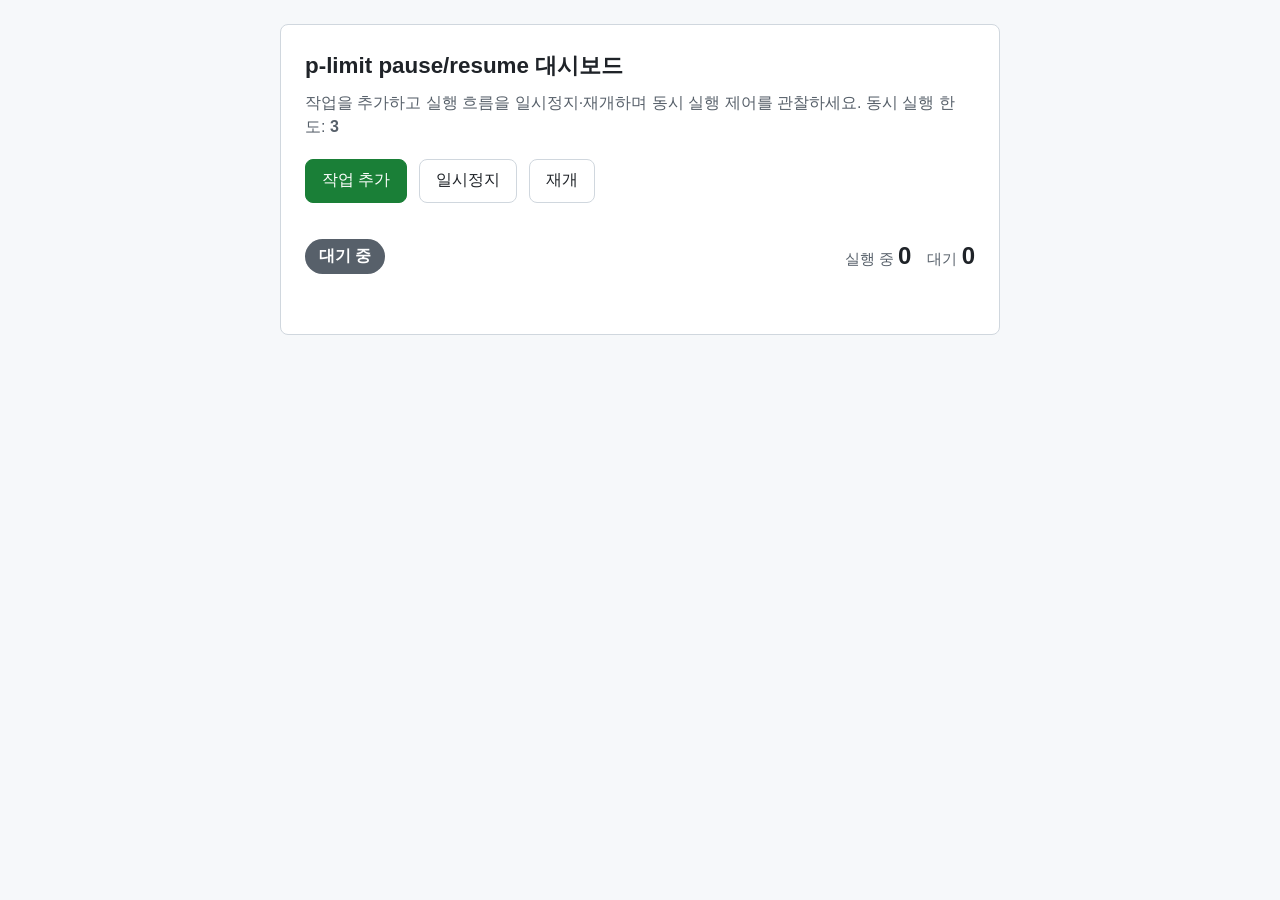
==== demo/index.html @ 67e2f858 "feat(F68F701A7A-65): pause/resume 대시보드 인터랙티브 구현 - demo/index.html: 동결된 DOM 계약(dashboard-root/task-ad" ====
<!doctype html>
<html lang="ko">
<head>
	<meta charset="utf-8">
	<meta name="viewport" content="width=device-width, initial-scale=1">
	<title>p-limit — pause/resume 대시보드</title>
	<link rel="stylesheet" href="./styles.css">
</head>
<body>
	<main id="dashboard-root" class="dashboard">
		<header class="dashboard__header">
			<h1 class="dashboard__title">p-limit pause/resume 대시보드</h1>
			<p class="dashboard__desc">
				작업을 추가하고 실행 흐름을 일시정지·재개하며 동시 실행 제어를 관찰하세요.
				동시 실행 한도: <strong id="concurrency-value">3</strong>
			</p>
		</header>

		<div class="dashboard__controls">
			<button type="button" id="task-add" class="btn btn--primary">작업 추가</button>
			<button type="button" id="task-pause" class="btn" aria-label="실행 일시정지 — 신규 작업 시작 중지">일시정지</button>
			<button type="button" id="task-resume" class="btn" aria-label="실행 재개 — 대기 작업 이어서 시작">재개</button>
		</div>

		<div class="dashboard__status">
			<p id="status-badge" class="status-badge status-badge--idle" role="status" aria-live="polite">대기 중</p>
			<div class="dashboard__counter">
				<span class="dashboard__counter-item">실행 중 <strong id="active-count">0</strong></span>
				<span class="dashboard__counter-item">대기 <strong id="pending-count">0</strong></span>
			</div>
		</div>

		<ul id="task-list" class="task-list" aria-label="작업 목록"></ul>

		<noscript>이 데모는 브라우저 네이티브 ESM(<code>&lt;script type="module"&gt;</code>)으로 동작합니다. 최신 브라우저에서 열어주세요.</noscript>
	</main>

	<script type="module" src="./app.js"></script>
</body>
</html>
---- demo/styles.css ----
/*
 * pause/resume 대시보드 스타일 (F68F701A7A-65)
 * frozen UI 계약(ui-contract@v1)의 design token 이름을 그대로 선언·사용한다.
 * token 이름은 변경하지 않으며, 실제 값은 designer 시각 명세가 확정되면 그 값으로 정렬한다.
 */

:root {
	/* 동결된 design token — 이름 고정 */
	--color-status-running: #1a7f37;
	--color-status-paused: #9a6700;
	--color-status-idle: #57606a;
	--space-control-gap: 0.75rem;
	--font-size-counter: 1.5rem;

	/* 데모 지역 토큰 */
	--surface: #ffffff;
	--surface-muted: #f6f8fa;
	--border: #d0d7de;
	--text: #1f2328;
	--text-muted: #57606a;
	--radius: 8px;
}

* {
	box-sizing: border-box;
}

body {
	margin: 0;
	padding: 1.5rem;
	font-family: -apple-system, BlinkMacSystemFont, "Segoe UI", Roboto, Helvetica, Arial, sans-serif;
	color: var(--text);
	background: var(--surface-muted);
	line-height: 1.5;
}

.dashboard {
	max-width: 720px;
	margin: 0 auto;
	padding: 1.5rem;
	background: var(--surface);
	border: 1px solid var(--border);
	border-radius: var(--radius);
}

.dashboard__title {
	margin: 0 0 0.5rem;
	font-size: 1.4rem;
}

.dashboard__desc {
	margin: 0 0 1.25rem;
	color: var(--text-muted);
}

.dashboard__controls {
	display: flex;
	flex-wrap: wrap;
	gap: var(--space-control-gap);
	margin-bottom: 1.25rem;
}

.btn {
	flex: 0 1 auto;
	min-height: 44px;
	padding: 0.5rem 1rem;
	font-size: 1rem;
	color: var(--text);
	background: var(--surface);
	border: 1px solid var(--border);
	border-radius: var(--radius);
	cursor: pointer;
}

.btn:hover:not(:disabled) {
	background: var(--surface-muted);
}

.btn:focus-visible {
	outline: 2px solid var(--color-status-running);
	outline-offset: 2px;
}

.btn:disabled {
	cursor: not-allowed;
	opacity: 0.5;
}

.btn--primary {
	color: #ffffff;
	background: var(--color-status-running);
	border-color: var(--color-status-running);
}

.btn--primary:hover:not(:disabled) {
	background: #166b2e;
}

.dashboard__status {
	display: flex;
	flex-wrap: wrap;
	align-items: center;
	gap: var(--space-control-gap);
	justify-content: space-between;
	margin-bottom: 1.25rem;
}

.status-badge {
	display: inline-block;
	padding: 0.35rem 0.85rem;
	font-weight: 600;
	color: #ffffff;
	border-radius: 999px;
}

.status-badge--idle {
	background: var(--color-status-idle);
}

.status-badge--running {
	background: var(--color-status-running);
}

.status-badge--paused {
	background: var(--color-status-paused);
}

.dashboard__counter {
	display: flex;
	flex-wrap: wrap;
	gap: 1rem;
}

.dashboard__counter-item {
	color: var(--text-muted);
	font-size: 0.95rem;
}

.dashboard__counter-item strong {
	font-size: var(--font-size-counter);
	color: var(--text);
}

.task-list {
	display: flex;
	flex-direction: column;
	gap: 0.4rem;
	margin: 0;
	padding: 0;
	list-style: none;
}

.task-item {
	padding: 0.5rem 0.75rem;
	background: var(--surface-muted);
	border: 1px solid var(--border);
	border-left-width: 4px;
	border-radius: var(--radius);
	font-variant-numeric: tabular-nums;
}

.task-item[data-status="running"] {
	border-left-color: var(--color-status-running);
}

.task-item[data-status="held"],
.task-item[data-status="pending"] {
	border-left-color: var(--color-status-idle);
}

.task-item[data-status="paused"] {
	border-left-color: var(--color-status-paused);
}

.task-item[data-status="done"] {
	border-left-color: var(--color-status-running);
	color: var(--text-muted);
}

.task-item[data-status="failed"] {
	border-left-color: #cf222e;
	color: #cf222e;
}

/* 반응형: 320px 이상에서 overflow 없이 controls wrap */
@media (max-width: 480px) {
	body {
		padding: 0.75rem;
	}

	.dashboard {
		padding: 1rem;
	}

	.btn {
		flex: 1 1 100%;
	}
}
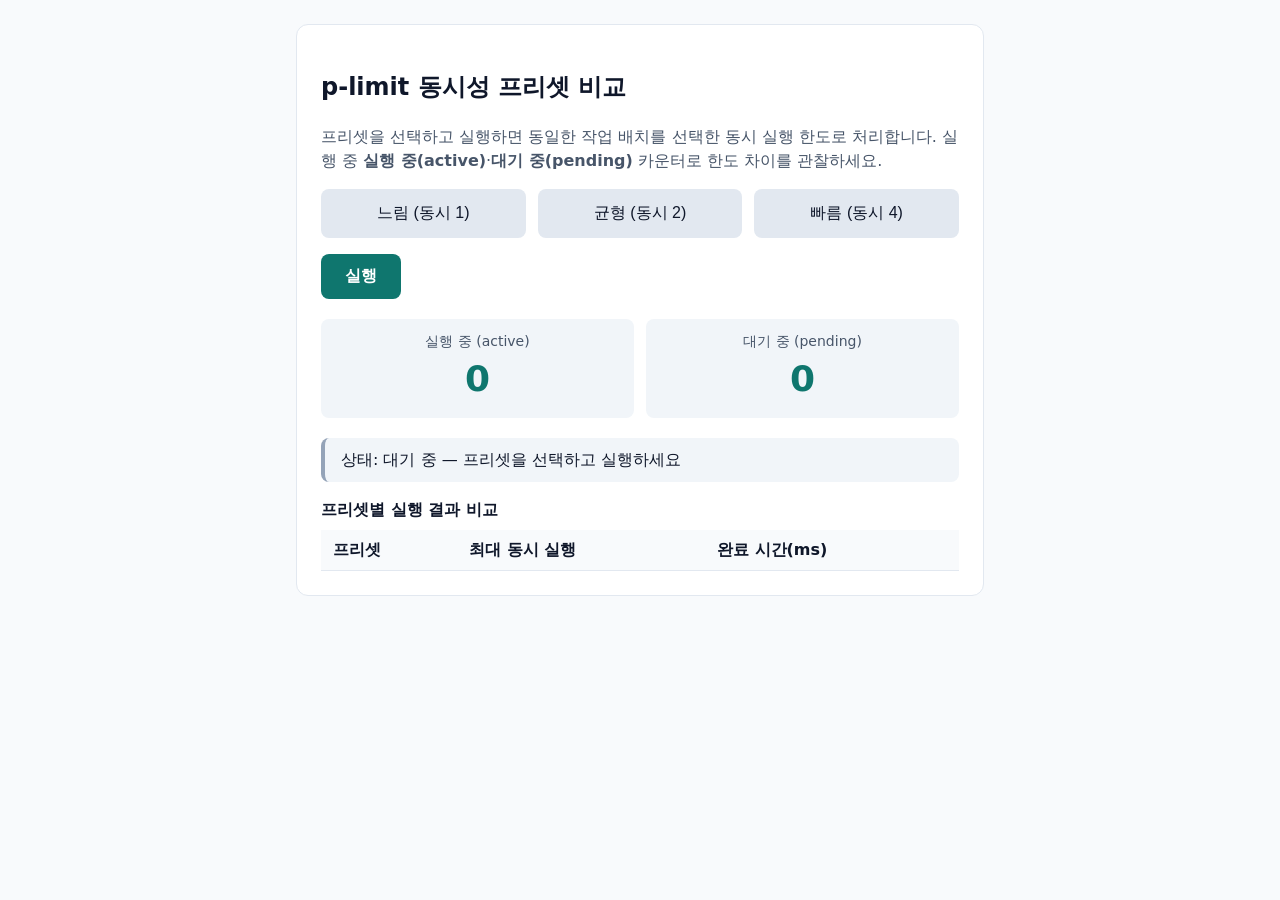
==== commit 8a8d48ed: "feat(F68F701A7A-71): demo 프리셋 비교 UI 런타임 구현 - demo/index.html: #preset-lab 루트, 프리셋 3종(1/2/4), 실행 cont" ====
--- a/demo/index.html
+++ b/demo/index.html
@@ -1,40 +1,69 @@
-<!doctype html>
+<!DOCTYPE html>
 <html lang="ko">
 <head>
-	<meta charset="utf-8">
-	<meta name="viewport" content="width=device-width, initial-scale=1">
-	<title>p-limit — pause/resume 대시보드</title>
-	<link rel="stylesheet" href="./styles.css">
+	<meta charset="UTF-8">
+	<meta name="viewport" content="width=device-width, initial-scale=1.0">
+	<title>p-limit 동시성 프리셋 비교</title>
+	<link rel="stylesheet" href="preset-lab.css">
+	<!-- 라이브러리 코어(index.js)가 소비하는 bare specifier를 브라우저에서 해석하기 위한 import map. -->
+	<script type="importmap">
+	{
+		"imports": {
+			"yocto-queue": "../node_modules/yocto-queue/index.js"
+		}
+	}
+	</script>
 </head>
 <body>
-	<main id="dashboard-root" class="dashboard">
-		<header class="dashboard__header">
-			<h1 class="dashboard__title">p-limit pause/resume 대시보드</h1>
-			<p class="dashboard__desc">
-				작업을 추가하고 실행 흐름을 일시정지·재개하며 동시 실행 제어를 관찰하세요.
-				동시 실행 한도: <strong id="concurrency-value">3</strong>
+	<main>
+		<!-- #preset-lab: 컴포넌트 루트 컨테이너 (§5.1) -->
+		<section id="preset-lab" class="preset-lab" aria-labelledby="preset-lab-title">
+			<h1 id="preset-lab-title">p-limit 동시성 프리셋 비교</h1>
+			<p class="preset-lab__intro">
+				프리셋을 선택하고 실행하면 동일한 작업 배치를 선택한 동시 실행 한도로 처리합니다.
+				실행 중 <strong>실행 중(active)</strong>·<strong>대기 중(pending)</strong> 카운터로 한도 차이를 관찰하세요.
 			</p>
-		</header>
 
-		<div class="dashboard__controls">
-			<button type="button" id="task-add" class="btn btn--primary">작업 추가</button>
-			<button type="button" id="task-pause" class="btn" aria-label="실행 일시정지 — 신규 작업 시작 중지">일시정지</button>
-			<button type="button" id="task-resume" class="btn" aria-label="실행 재개 — 대기 작업 이어서 시작">재개</button>
-		</div>
+			<!-- 프리셋 선택 그룹 (§5.2 .preset-lab__controls) -->
+			<div class="preset-lab__controls" role="group" aria-label="동시성 프리셋 선택">
+				<button type="button" id="preset-slow" class="preset-lab__preset" aria-pressed="false" data-concurrency="1">느림 (동시 1)</button>
+				<button type="button" id="preset-balanced" class="preset-lab__preset" aria-pressed="false" data-concurrency="2">균형 (동시 2)</button>
+				<button type="button" id="preset-fast" class="preset-lab__preset" aria-pressed="false" data-concurrency="4">빠름 (동시 4)</button>
+			</div>
 
-		<div class="dashboard__status">
-			<p id="status-badge" class="status-badge status-badge--idle" role="status" aria-live="polite">대기 중</p>
-			<div class="dashboard__counter">
-				<span class="dashboard__counter-item">실행 중 <strong id="active-count">0</strong></span>
-				<span class="dashboard__counter-item">대기 <strong id="pending-count">0</strong></span>
+			<!-- 실행 control (§5.1 #preset-run, §5.5 명시적 aria-label) -->
+			<button type="button" id="preset-run" class="preset-lab__run" aria-label="선택한 프리셋으로 동시성 데모 실행">실행</button>
+
+			<!-- active/pending 카운터 (§5.2 .preset-lab__metrics, §5.5 aria-live) -->
+			<div class="preset-lab__metrics">
+				<p class="preset-lab__metric">
+					<span class="preset-lab__metric-label">실행 중 (active)</span>
+					<span id="active-count" class="preset-lab__metric-value" role="status" aria-live="polite" aria-label="실행 중 태스크 수">0</span>
+				</p>
+				<p class="preset-lab__metric">
+					<span class="preset-lab__metric-label">대기 중 (pending)</span>
+					<span id="pending-count" class="preset-lab__metric-value" role="status" aria-live="polite" aria-label="대기 중 태스크 수">0</span>
+				</p>
 			</div>
-		</div>
 
-		<ul id="task-list" class="task-list" aria-label="작업 목록"></ul>
+			<!-- 상태 메시지 (§5.3 상태명 화면 텍스트, §5.5 aria-live) -->
+			<p id="status-message" class="preset-lab__status" role="status" aria-live="polite" data-state="idle">상태: 대기 중 — 프리셋을 선택하고 실행하세요</p>
 
-		<noscript>이 데모는 브라우저 네이티브 ESM(<code>&lt;script type="module"&gt;</code>)으로 동작합니다. 최신 브라우저에서 열어주세요.</noscript>
+			<!-- 결과 표 (§5.2 .preset-lab__result): 프리셋별 최대 동시 실행 수·완료 시간 비교 -->
+			<table id="result-table" class="preset-lab__result">
+				<caption>프리셋별 실행 결과 비교</caption>
+				<thead>
+					<tr>
+						<th scope="col">프리셋</th>
+						<th scope="col">최대 동시 실행</th>
+						<th scope="col">완료 시간(ms)</th>
+					</tr>
+				</thead>
+				<tbody></tbody>
+			</table>
+		</section>
 	</main>
 
-	<script type="module" src="./app.js"></script>
+	<script type="module" src="preset-lab.js"></script>
 </body>
 </html>
--- a/demo/preset-lab.css
+++ b/demo/preset-lab.css
@@ -0,0 +1,186 @@
+/* 동시성 프리셋 비교 UI 스타일 (F68F701A7A-71)
+   §5.4 design token 이름은 frozen — 이름을 변경/재정의하지 않고 값만 정의한다. */
+:root {
+	--color-preset-active: #1d4ed8; /* 선택된 프리셋 강조색 */
+	--color-preset-idle: #e2e8f0;   /* 미선택 프리셋 색 */
+	--color-metric-value: #0f766e;  /* 카운터 수치 색 */
+	--space-preset-gap: 0.75rem;    /* 프리셋 control 간 간격 */
+	--font-metric-size: 2.25rem;    /* 카운터 수치 글꼴 크기 */
+}
+
+*,
+*::before,
+*::after {
+	box-sizing: border-box;
+}
+
+body {
+	margin: 0;
+	font-family: system-ui, -apple-system, "Segoe UI", sans-serif;
+	line-height: 1.5;
+	color: #0f172a;
+	background: #f8fafc;
+}
+
+main {
+	max-width: 720px;
+	margin: 0 auto;
+	padding: 1.5rem 1rem;
+}
+
+.preset-lab {
+	background: #ffffff;
+	border: 1px solid #e2e8f0;
+	border-radius: 12px;
+	padding: 1.5rem;
+}
+
+.preset-lab__intro {
+	color: #475569;
+}
+
+/* §5.6 반응형: 프리셋 controls는 기본 가로 배치, 480px 미만에서 세로 stack. */
+.preset-lab__controls {
+	display: flex;
+	flex-wrap: wrap;
+	gap: var(--space-preset-gap);
+	margin-bottom: 1rem;
+}
+
+.preset-lab__preset {
+	flex: 1 1 auto;
+	min-width: 0; /* 320px에서 가로 overflow 방지 */
+	padding: 0.75rem 1rem;
+	font-size: 1rem;
+	cursor: pointer;
+	color: #0f172a;
+	background: var(--color-preset-idle);
+	border: 2px solid transparent;
+	border-radius: 8px;
+}
+
+.preset-lab__preset:focus-visible {
+	outline: 3px solid var(--color-preset-active);
+	outline-offset: 2px;
+}
+
+/* §3/§5.5: 선택된 프리셋 modifier — 색상 + border로 이중 표시. */
+.preset-lab__preset--active {
+	color: #ffffff;
+	background: var(--color-preset-active);
+	border-color: var(--color-preset-active);
+	font-weight: 600;
+}
+
+.preset-lab__run {
+	display: inline-block;
+	padding: 0.75rem 1.5rem;
+	font-size: 1rem;
+	font-weight: 600;
+	color: #ffffff;
+	background: #0f766e;
+	border: none;
+	border-radius: 8px;
+	cursor: pointer;
+}
+
+.preset-lab__run:focus-visible {
+	outline: 3px solid var(--color-preset-active);
+	outline-offset: 2px;
+}
+
+.preset-lab__run:disabled {
+	background: #94a3b8;
+	cursor: not-allowed;
+}
+
+.preset-lab__metrics {
+	display: flex;
+	flex-wrap: wrap;
+	gap: var(--space-preset-gap);
+	margin: 1.25rem 0;
+}
+
+.preset-lab__metric {
+	flex: 1 1 140px;
+	min-width: 0;
+	margin: 0;
+	padding: 0.75rem 1rem;
+	background: #f1f5f9;
+	border-radius: 8px;
+	text-align: center;
+}
+
+.preset-lab__metric-label {
+	display: block;
+	font-size: 0.875rem;
+	color: #475569;
+}
+
+.preset-lab__metric-value {
+	display: block;
+	font-size: var(--font-metric-size);
+	font-weight: 700;
+	color: var(--color-metric-value);
+	font-variant-numeric: tabular-nums;
+}
+
+/* §5.3: 상태는 색상만이 아니라 상태명 텍스트로도 구분한다(data-state는 색상 보조). */
+.preset-lab__status {
+	margin: 1rem 0;
+	padding: 0.625rem 1rem;
+	border-radius: 8px;
+	font-weight: 500;
+	background: #f1f5f9;
+	border-left: 4px solid #94a3b8;
+}
+
+.preset-lab__status[data-state="running"] {
+	background: #eff6ff;
+	border-left-color: var(--color-preset-active);
+}
+
+.preset-lab__status[data-state="complete"] {
+	background: #ecfdf5;
+	border-left-color: #0f766e;
+}
+
+.preset-lab__status[data-state="error"] {
+	background: #fef2f2;
+	border-left-color: #dc2626;
+}
+
+.preset-lab__result {
+	width: 100%;
+	border-collapse: collapse;
+	margin-top: 1rem;
+}
+
+.preset-lab__result caption {
+	text-align: left;
+	font-weight: 600;
+	margin-bottom: 0.5rem;
+}
+
+.preset-lab__result th,
+.preset-lab__result td {
+	padding: 0.5rem 0.75rem;
+	border-bottom: 1px solid #e2e8f0;
+	text-align: left;
+}
+
+.preset-lab__result th {
+	background: #f8fafc;
+}
+
+/* §5.6: 480px 미만에서 프리셋 controls 세로 stack. */
+@media (max-width: 480px) {
+	.preset-lab__controls {
+		flex-direction: column;
+	}
+
+	.preset-lab__preset {
+		flex: 1 1 auto;
+		width: 100%;
+	}
+}
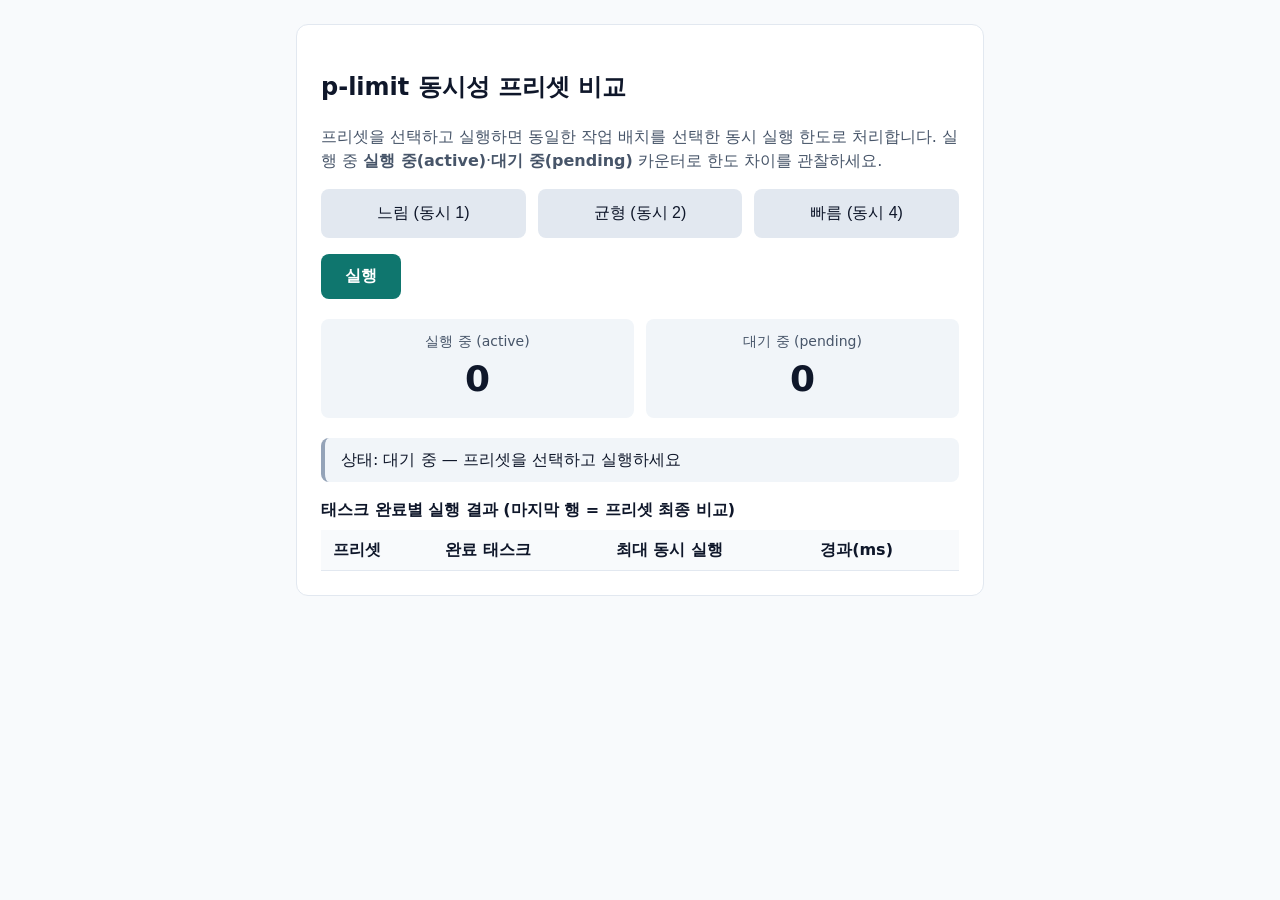
==== commit 0b5f39a4: "fix(F68F701A7A-71): 리뷰 지적 반영 — 태스크별 결과 행·design token 정정 [재시도] - §4 준수: 각 태스크 완료 시 #result-table에 행 " ====
--- a/demo/index.html
+++ b/demo/index.html
@@ -49,14 +49,15 @@
 			<!-- 상태 메시지 (§5.3 상태명 화면 텍스트, §5.5 aria-live) -->
 			<p id="status-message" class="preset-lab__status" role="status" aria-live="polite" data-state="idle">상태: 대기 중 — 프리셋을 선택하고 실행하세요</p>
 
-			<!-- 결과 표 (§5.2 .preset-lab__result): 프리셋별 최대 동시 실행 수·완료 시간 비교 -->
+			<!-- 결과 표 (§5.2 .preset-lab__result): 각 태스크 완료 시 행 추가(§4) + 프리셋별 최대 동시 실행 수·완료 시간 비교 -->
 			<table id="result-table" class="preset-lab__result">
-				<caption>프리셋별 실행 결과 비교</caption>
+				<caption>태스크 완료별 실행 결과 (마지막 행 = 프리셋 최종 비교)</caption>
 				<thead>
 					<tr>
 						<th scope="col">프리셋</th>
+						<th scope="col">완료 태스크</th>
 						<th scope="col">최대 동시 실행</th>
-						<th scope="col">완료 시간(ms)</th>
+						<th scope="col">경과(ms)</th>
 					</tr>
 				</thead>
 				<tbody></tbody>
--- a/demo/preset-lab.css
+++ b/demo/preset-lab.css
@@ -1,9 +1,9 @@
 /* 동시성 프리셋 비교 UI 스타일 (F68F701A7A-71)
    §5.4 design token 이름은 frozen — 이름을 변경/재정의하지 않고 값만 정의한다. */
 :root {
-	--color-preset-active: #1d4ed8; /* 선택된 프리셋 강조색 */
+	--color-preset-active: #2563eb; /* 선택된 프리셋 강조색 (designer 지정값) */
 	--color-preset-idle: #e2e8f0;   /* 미선택 프리셋 색 */
-	--color-metric-value: #0f766e;  /* 카운터 수치 색 */
+	--color-metric-value: #0f172a;  /* 카운터 수치 색 (designer 지정값) */
 	--space-preset-gap: 0.75rem;    /* 프리셋 control 간 간격 */
 	--font-metric-size: 2.25rem;    /* 카운터 수치 글꼴 크기 */
 }
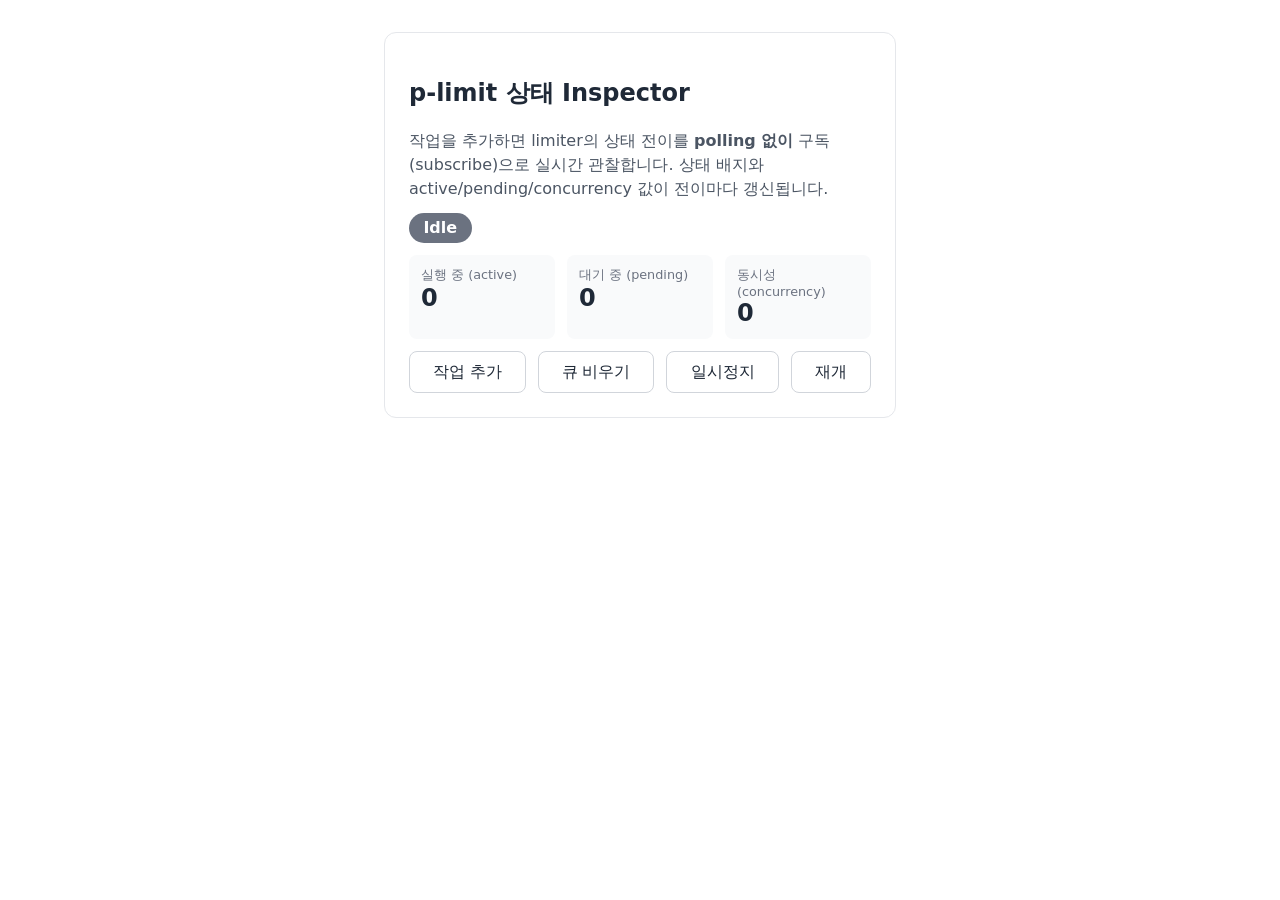
==== commit a1710c8d: "feat(F68F701A7A-77): 상태 구독 API·실시간 Inspector demo 구현 - index.js: additive subscribe(listener) API — " ====
--- a/demo/index.html
+++ b/demo/index.html
@@ -3,8 +3,8 @@
 <head>
 	<meta charset="UTF-8">
 	<meta name="viewport" content="width=device-width, initial-scale=1.0">
-	<title>p-limit 동시성 프리셋 비교</title>
-	<link rel="stylesheet" href="preset-lab.css">
+	<title>p-limit 상태 Inspector</title>
+	<link rel="stylesheet" href="inspector.css">
 	<!-- 라이브러리 코어(index.js)가 소비하는 bare specifier를 브라우저에서 해석하기 위한 import map. -->
 	<script type="importmap">
 	{
@@ -16,55 +16,43 @@
 </head>
 <body>
 	<main>
-		<!-- #preset-lab: 컴포넌트 루트 컨테이너 (§5.1) -->
-		<section id="preset-lab" class="preset-lab" aria-labelledby="preset-lab-title">
-			<h1 id="preset-lab-title">p-limit 동시성 프리셋 비교</h1>
-			<p class="preset-lab__intro">
-				프리셋을 선택하고 실행하면 동일한 작업 배치를 선택한 동시 실행 한도로 처리합니다.
-				실행 중 <strong>실행 중(active)</strong>·<strong>대기 중(pending)</strong> 카운터로 한도 차이를 관찰하세요.
+		<!-- #inspector-root: Inspector 루트 컨테이너 (계약 §4.2) -->
+		<section id="inspector-root" class="inspector" aria-labelledby="inspector-title">
+			<h1 id="inspector-title">p-limit 상태 Inspector</h1>
+			<p class="inspector__intro">
+				작업을 추가하면 limiter의 상태 전이를 <strong>polling 없이</strong> 구독(subscribe)으로 실시간 관찰합니다.
+				상태 배지와 active/pending/concurrency 값이 전이마다 갱신됩니다.
 			</p>
 
-			<!-- 프리셋 선택 그룹 (§5.2 .preset-lab__controls) -->
-			<div class="preset-lab__controls" role="group" aria-label="동시성 프리셋 선택">
-				<button type="button" id="preset-slow" class="preset-lab__preset" aria-pressed="false" data-concurrency="1">느림 (동시 1)</button>
-				<button type="button" id="preset-balanced" class="preset-lab__preset" aria-pressed="false" data-concurrency="2">균형 (동시 2)</button>
-				<button type="button" id="preset-fast" class="preset-lab__preset" aria-pressed="false" data-concurrency="4">빠름 (동시 4)</button>
-			</div>
+			<!-- 상태 배지 (§4.2 #inspector-status-badge, §4.6 aria-live="polite") -->
+			<div id="inspector-status-badge" class="inspector__badge" role="status" aria-live="polite" data-status="idle">Idle</div>
 
-			<!-- 실행 control (§5.1 #preset-run, §5.5 명시적 aria-label) -->
-			<button type="button" id="preset-run" class="preset-lab__run" aria-label="선택한 프리셋으로 동시성 데모 실행">실행</button>
-
-			<!-- active/pending 카운터 (§5.2 .preset-lab__metrics, §5.5 aria-live) -->
-			<div class="preset-lab__metrics">
-				<p class="preset-lab__metric">
-					<span class="preset-lab__metric-label">실행 중 (active)</span>
-					<span id="active-count" class="preset-lab__metric-value" role="status" aria-live="polite" aria-label="실행 중 태스크 수">0</span>
+			<!-- 지표 표시 (§4.3 .inspector__metric) -->
+			<div class="inspector__metrics">
+				<p class="inspector__metric">
+					<span class="inspector__metric-label">실행 중 (active)</span>
+					<span id="inspector-active-count" class="inspector__metric-value" aria-label="실행 중 태스크 수">0</span>
 				</p>
-				<p class="preset-lab__metric">
-					<span class="preset-lab__metric-label">대기 중 (pending)</span>
-					<span id="pending-count" class="preset-lab__metric-value" role="status" aria-live="polite" aria-label="대기 중 태스크 수">0</span>
+				<p class="inspector__metric">
+					<span class="inspector__metric-label">대기 중 (pending)</span>
+					<span id="inspector-pending-count" class="inspector__metric-value" aria-label="대기 중 태스크 수">0</span>
+				</p>
+				<p class="inspector__metric">
+					<span class="inspector__metric-label">동시성 (concurrency)</span>
+					<span id="inspector-concurrency-value" class="inspector__metric-value" aria-label="현재 동시성 한도">0</span>
 				</p>
 			</div>
 
-			<!-- 상태 메시지 (§5.3 상태명 화면 텍스트, §5.5 aria-live) -->
-			<p id="status-message" class="preset-lab__status" role="status" aria-live="polite" data-state="idle">상태: 대기 중 — 프리셋을 선택하고 실행하세요</p>
-
-			<!-- 결과 표 (§5.2 .preset-lab__result): 각 태스크 완료 시 행 추가(§4) + 프리셋별 최대 동시 실행 수·완료 시간 비교 -->
-			<table id="result-table" class="preset-lab__result">
-				<caption>태스크 완료별 실행 결과 (마지막 행 = 프리셋 최종 비교)</caption>
-				<thead>
-					<tr>
-						<th scope="col">프리셋</th>
-						<th scope="col">완료 태스크</th>
-						<th scope="col">최대 동시 실행</th>
-						<th scope="col">경과(ms)</th>
-					</tr>
-				</thead>
-				<tbody></tbody>
-			</table>
+			<!-- 실행 control 그룹 (§4.3 .inspector__controls, §4.6 명시적 aria-label + Tab 접근) -->
+			<div class="inspector__controls" role="group" aria-label="Inspector 실행 제어">
+				<button type="button" id="inspector-enqueue" class="inspector__control" aria-label="작업 추가 (enqueue)">작업 추가</button>
+				<button type="button" id="inspector-clear" class="inspector__control" aria-label="대기 큐 비우기 (clearQueue)">큐 비우기</button>
+				<button type="button" id="inspector-pause" class="inspector__control" aria-label="일시정지 (pause)">일시정지</button>
+				<button type="button" id="inspector-resume" class="inspector__control" aria-label="재개 (resume)">재개</button>
+			</div>
 		</section>
 	</main>
 
-	<script type="module" src="preset-lab.js"></script>
+	<script type="module" src="inspector.js"></script>
 </body>
 </html>
--- a/demo/inspector.css
+++ b/demo/inspector.css
@@ -0,0 +1,134 @@
+/*
+ * 실시간 Inspector demo 스타일 (F68F701A7A-77)
+ * planner 동결 계약(docs/plans/subscribe-inspector-plan.md §4)의 design token 이름과
+ * CSS class를 그대로 선언·소비한다. 토큰 이름·class·상태 텍스트는 재정의하지 않는다.
+ * (구체 색상값은 접근성 대비를 만족하도록 선언하되, 색상은 항상 화면 텍스트 라벨과 병행한다.)
+ */
+
+.inspector {
+	/* §4.5 design token(동결): 상태별 색 + metric/control 간격 */
+	--inspector-color-idle: #6b7280;
+	--inspector-color-active: #2563eb;
+	--inspector-color-saturated: #b45309;
+	--inspector-color-paused: #6d28d9;
+	--inspector-space-gap: 0.75rem;
+
+	max-width: 32rem;
+	margin: 2rem auto;
+	padding: 1.5rem;
+	font-family: system-ui, -apple-system, "Segoe UI", Roboto, sans-serif;
+	color: #1f2937;
+	border: 1px solid #e5e7eb;
+	border-radius: 0.75rem;
+}
+
+/* box-sizing을 컴포넌트 내부로 한정해 320px 이상에서 overflow가 없도록 한다(§4.7). */
+.inspector,
+.inspector * {
+	box-sizing: border-box;
+}
+
+.inspector__intro {
+	margin: 0 0 var(--inspector-space-gap);
+	line-height: 1.5;
+	color: #4b5563;
+}
+
+/* §4.4 상태 배지: 화면 텍스트 라벨 + data-status로 §4.5 token 색을 선택(색상은 보조). */
+.inspector__badge {
+	display: inline-block;
+	padding: 0.35rem 0.9rem;
+	margin-bottom: var(--inspector-space-gap);
+	font-weight: 700;
+	color: #fff;
+	border-radius: 999px;
+	background: var(--inspector-color-idle);
+}
+
+.inspector__badge[data-status="idle"] {
+	background: var(--inspector-color-idle);
+}
+
+.inspector__badge[data-status="active"] {
+	background: var(--inspector-color-active);
+}
+
+.inspector__badge[data-status="saturated"] {
+	background: var(--inspector-color-saturated);
+}
+
+.inspector__badge[data-status="paused"] {
+	background: var(--inspector-color-paused);
+}
+
+/* 지표 영역: gap 토큰으로 간격을 주고 wrap 허용해 좁은 폭에서 overflow 방지. */
+.inspector__metrics {
+	display: flex;
+	flex-wrap: wrap;
+	gap: var(--inspector-space-gap);
+	margin-bottom: var(--inspector-space-gap);
+}
+
+.inspector__metric {
+	display: flex;
+	flex-direction: column;
+	flex: 1 1 8rem;
+	min-width: 0;
+	margin: 0;
+	padding: 0.75rem;
+	background: #f9fafb;
+	border-radius: 0.5rem;
+}
+
+.inspector__metric-label {
+	font-size: 0.8rem;
+	color: #6b7280;
+}
+
+.inspector__metric-value {
+	font-size: 1.5rem;
+	font-weight: 700;
+	font-variant-numeric: tabular-nums;
+}
+
+/* §4.3 control 그룹: 기본은 가로 배치, gap 토큰 간격. */
+.inspector__controls {
+	display: flex;
+	flex-wrap: wrap;
+	gap: var(--inspector-space-gap);
+}
+
+.inspector__control {
+	flex: 1 1 auto;
+	min-width: 0;
+	padding: 0.6rem 1rem;
+	font-size: 1rem;
+	color: #1f2937;
+	background: #fff;
+	border: 1px solid #d1d5db;
+	border-radius: 0.5rem;
+	cursor: pointer;
+}
+
+.inspector__control:hover:not(:disabled) {
+	background: #f3f4f6;
+}
+
+/* 키보드 Tab 접근 시 명확한 포커스 링(§4.6). */
+.inspector__control:focus-visible {
+	outline: 2px solid var(--inspector-color-active);
+	outline-offset: 2px;
+}
+
+.inspector__control:disabled {
+	color: #9ca3af;
+	cursor: not-allowed;
+	opacity: 0.6;
+}
+
+/* §4.7 반응형: 480px 미만에서 controls를 세로로 스택한다. */
+@media (max-width: 479px) {
+	.inspector__controls {
+		flex-direction: column;
+	}
+}
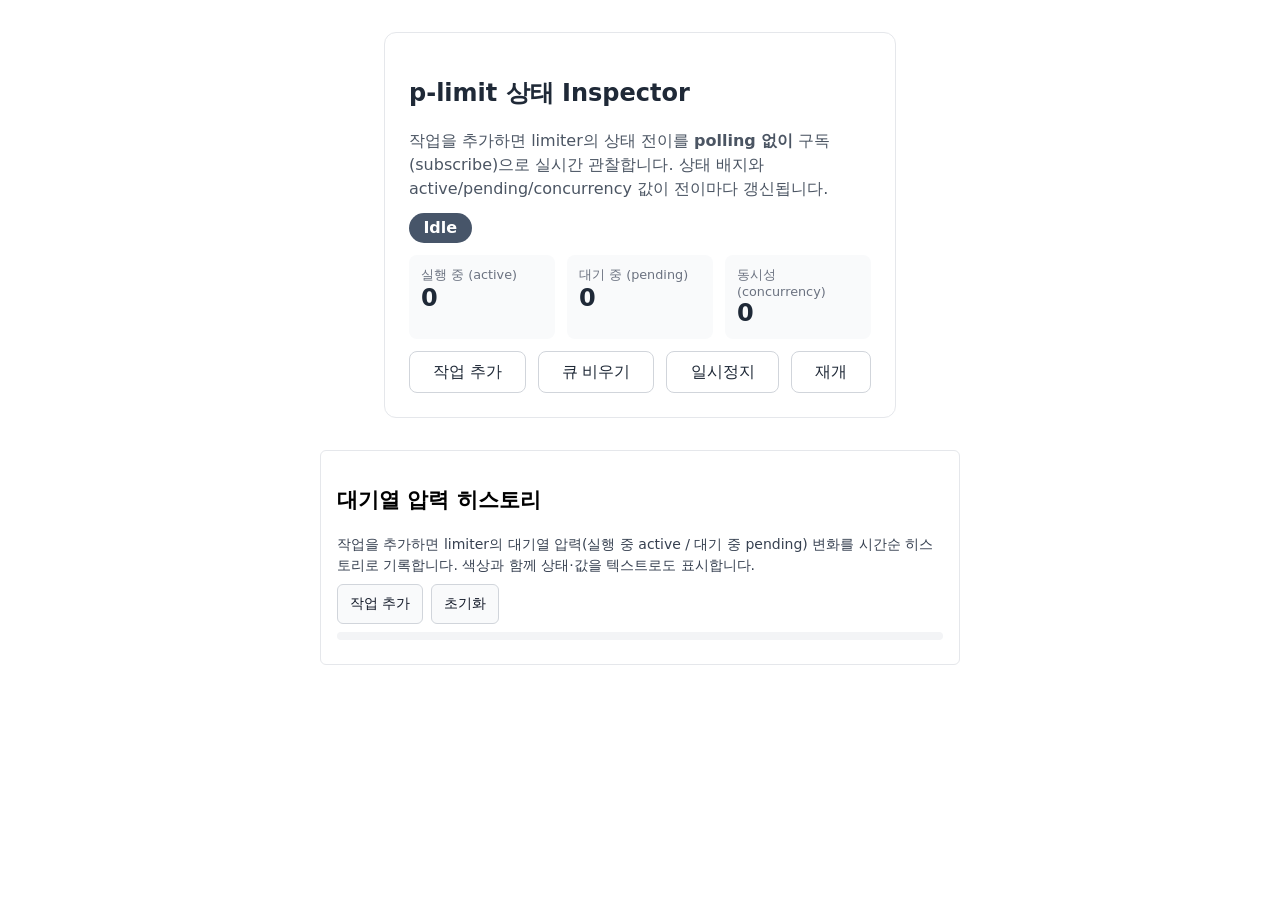
==== commit f5a52331: "feat(F68F701A7A-83): demo 대기열 압력 히스토리 패널 additive 구현 - 동결 UI 계약(§3~§7)의 DOM ID/class·token·상태·접근성·반응" ====
--- a/demo/index.html
+++ b/demo/index.html
@@ -5,6 +5,8 @@
 	<meta name="viewport" content="width=device-width, initial-scale=1.0">
 	<title>p-limit 상태 Inspector</title>
 	<link rel="stylesheet" href="inspector.css">
+	<!-- 대기열 압력 히스토리 패널 스타일 (F68F701A7A-83, additive) -->
+	<link rel="stylesheet" href="demo.css">
 	<!-- 라이브러리 코어(index.js)가 소비하는 bare specifier를 브라우저에서 해석하기 위한 import map. -->
 	<script type="importmap">
 	{
@@ -51,8 +53,34 @@
 				<button type="button" id="inspector-resume" class="inspector__control" aria-label="재개 (resume)">재개</button>
 			</div>
 		</section>
+
+		<!-- 대기열 압력 히스토리 패널 (F68F701A7A-83, additive) -->
+		<!-- #queue-pressure-panel: 패널 루트 컨테이너 (계약 §3.1) -->
+		<section id="queue-pressure-panel" class="queue-pressure" aria-labelledby="queue-pressure-title">
+			<h2 id="queue-pressure-title">대기열 압력 히스토리</h2>
+			<p class="queue-pressure__intro">
+				작업을 추가하면 limiter의 대기열 압력(실행 중 active / 대기 중 pending) 변화를
+				시간순 히스토리로 기록합니다. 색상과 함께 상태·값을 텍스트로도 표시합니다.
+			</p>
+
+			<!-- 실행 control 그룹 (§6 명시적 aria-label + Tab/Enter/Space 접근) -->
+			<div class="queue-pressure__controls" role="group" aria-label="대기열 압력 히스토리 제어">
+				<!-- additive demo 트리거: 동결 selector가 아니며 계약 요소를 대체하지 않는다. -->
+				<button type="button" id="queue-pressure-enqueue" class="queue-pressure__enqueue" aria-label="작업 추가">작업 추가</button>
+				<!-- #queue-pressure-reset: 초기화 버튼 (§3.1, §6 aria-label="히스토리 초기화") -->
+				<button type="button" id="queue-pressure-reset" class="queue-pressure__reset" aria-label="히스토리 초기화">초기화</button>
+			</div>
+
+			<!-- #queue-pressure-status: 현재 상태 문구를 화면 텍스트로 표시 (§3.1, §5) -->
+			<p id="queue-pressure-status" class="queue-pressure__status" role="status" data-state="empty"></p>
+
+			<!-- #queue-pressure-history-list: 히스토리 항목 목록 (§3.1, §6 aria-live="polite") -->
+			<ul id="queue-pressure-history-list" class="queue-pressure__list" aria-live="polite" aria-label="대기열 압력 히스토리 목록"></ul>
+		</section>
 	</main>
 
 	<script type="module" src="inspector.js"></script>
+	<!-- 대기열 압력 히스토리 패널 런타임 (F68F701A7A-83, additive) -->
+	<script type="module" src="demo.js"></script>
 </body>
 </html>
--- a/demo/inspector.css
+++ b/demo/inspector.css
@@ -7,8 +7,8 @@
 
 .inspector {
 	/* §4.5 design token(동결): 상태별 색 + metric/control 간격 */
-	--inspector-color-idle: #6b7280;
-	--inspector-color-active: #2563eb;
+	--inspector-color-idle: #475569;
+	--inspector-color-active: #15803d;
 	--inspector-color-saturated: #b45309;
 	--inspector-color-paused: #6d28d9;
 	--inspector-space-gap: 0.75rem;
--- a/demo/demo.css
+++ b/demo/demo.css
@@ -0,0 +1,115 @@
+/*
+ * 대기열 압력 히스토리 패널 스타일 (F68F701A7A-83, additive)
+ * planner 동결 UI 계약(docs/plans/queue-pressure-history-plan.md §3~§7)을 그대로 소비한다.
+ * §4 design token 값을 변경하지 않으며, 기존 demo CSS(inspector.css 등) 규칙을 재정의하지 않는다.
+ */
+
+/* §4 디자인 토큰(동결 — 값 변경 금지). 패널 범위에서만 소비한다. */
+.queue-pressure {
+	--qp-color-active: #2563eb;
+	--qp-color-pending: #f59e0b;
+	--qp-space-gap: 8px;
+	--qp-radius: 6px;
+	--qp-font-size: 14px;
+
+	box-sizing: border-box;
+	max-width: 640px;
+	margin: var(--qp-space-gap) auto;
+	padding: calc(var(--qp-space-gap) * 2);
+	border: 1px solid #e5e7eb;
+	border-radius: var(--qp-radius);
+	font-size: var(--qp-font-size);
+	font-family: system-ui, -apple-system, "Segoe UI", sans-serif;
+	line-height: 1.5;
+}
+
+.queue-pressure *,
+.queue-pressure *::before,
+.queue-pressure *::after {
+	box-sizing: border-box;
+}
+
+.queue-pressure__intro {
+	margin: 0 0 var(--qp-space-gap);
+	color: #374151;
+}
+
+/* §6 control 그룹: 좁은 폭에서도 세로로 자연스럽게 배치. */
+.queue-pressure__controls {
+	display: flex;
+	flex-wrap: wrap;
+	gap: var(--qp-space-gap);
+	margin-bottom: var(--qp-space-gap);
+}
+
+.queue-pressure__enqueue,
+.queue-pressure__reset {
+	min-height: 40px;
+	padding: 0 calc(var(--qp-space-gap) * 1.5);
+	border: 1px solid #d1d5db;
+	border-radius: var(--qp-radius);
+	background: #f9fafb;
+	color: #111827;
+	font-size: var(--qp-font-size);
+	cursor: pointer;
+}
+
+.queue-pressure__enqueue:hover,
+.queue-pressure__reset:hover {
+	background: #f3f4f6;
+}
+
+/* 키보드 포커스 가시성(§6 접근성): 색상 외 윤곽으로도 인지 가능. */
+.queue-pressure__enqueue:focus-visible,
+.queue-pressure__reset:focus-visible {
+	outline: 2px solid var(--qp-color-active);
+	outline-offset: 2px;
+}
+
+.queue-pressure__enqueue:disabled,
+.queue-pressure__reset:disabled {
+	opacity: 0.6;
+	cursor: not-allowed;
+}
+
+/* §5 상태 문구: 항상 화면 텍스트로 표시. 색상은 보조 신호일 뿐이다. */
+.queue-pressure__status {
+	margin: 0 0 var(--qp-space-gap);
+	padding: calc(var(--qp-space-gap) / 2) var(--qp-space-gap);
+	border-radius: var(--qp-radius);
+	background: #f3f4f6;
+	color: #374151;
+	font-weight: 600;
+}
+
+/* §7 반응형: 히스토리 목록은 세로로 쌓이며 320px에서 가로 스크롤/overflow가 없다. */
+.queue-pressure__list {
+	display: flex;
+	flex-direction: column;
+	gap: var(--qp-space-gap);
+	margin: 0;
+	padding: 0;
+	list-style: none;
+}
+
+.queue-pressure__item {
+	display: flex;
+	flex-wrap: wrap;
+	gap: var(--qp-space-gap);
+	padding: calc(var(--qp-space-gap) / 2) var(--qp-space-gap);
+	border: 1px solid #e5e7eb;
+	border-radius: var(--qp-radius);
+	background: #ffffff;
+	overflow-wrap: anywhere;
+}
+
+/* §4/§6: active/pending 값을 색상과 함께 텍스트로 표시(색상 단독 구분 금지). */
+.queue-pressure__active {
+	color: var(--qp-color-active);
+	font-weight: 600;
+}
+
+.queue-pressure__pending {
+	color: var(--qp-color-pending);
+	font-weight: 600;
+}
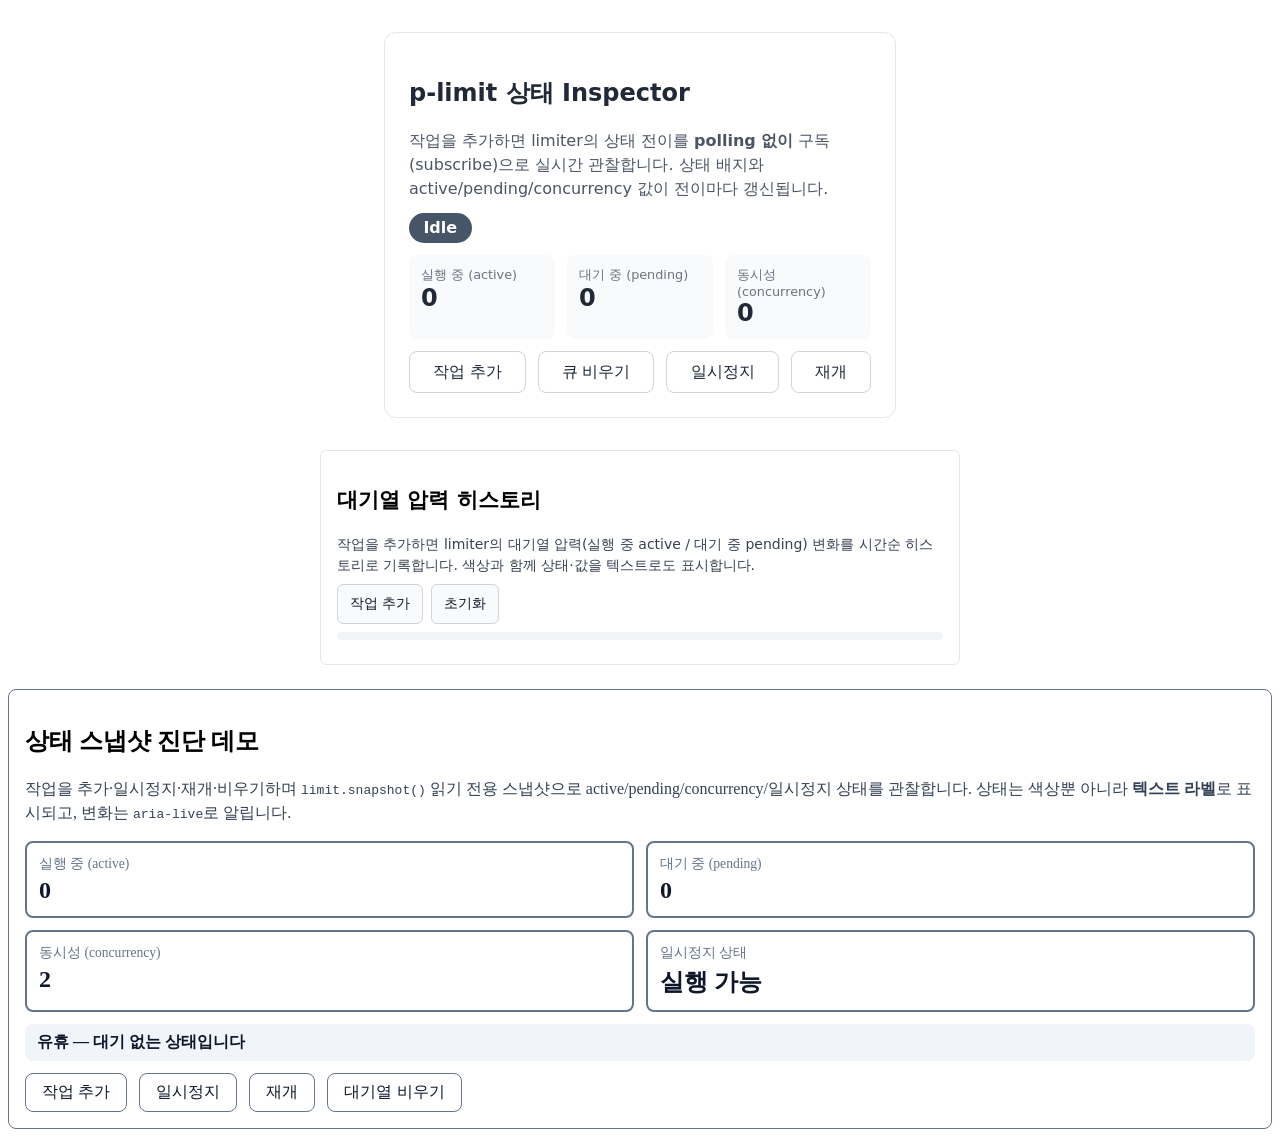
==== commit bbe349a9: "feat(F68F701A7A-120): 읽기 전용 상태 스냅샷 API·진단 데모 런타임 구현 - index.js: additive snapshot() 메서드 추가 — 호출 시점의 " ====
--- a/demo/index.html
+++ b/demo/index.html
@@ -7,6 +7,8 @@
 	<link rel="stylesheet" href="inspector.css">
 	<!-- 대기열 압력 히스토리 패널 스타일 (F68F701A7A-83, additive) -->
 	<link rel="stylesheet" href="demo.css">
+	<!-- 상태 스냅샷 진단 데모 스타일 (F68F701A7A-118, additive) -->
+	<link rel="stylesheet" href="status-demo.css">
 	<!-- 라이브러리 코어(index.js)가 소비하는 bare specifier를 브라우저에서 해석하기 위한 import map. -->
 	<script type="importmap">
 	{
@@ -77,10 +79,54 @@
 			<!-- #queue-pressure-history-list: 히스토리 항목 목록 (§3.1, §6 aria-live="polite") -->
 			<ul id="queue-pressure-history-list" class="queue-pressure__list" aria-live="polite" aria-label="대기열 압력 히스토리 목록"></ul>
 		</section>
+
+		<!-- 상태 스냅샷 진단 데모 패널 (F68F701A7A-118, additive) -->
+		<!-- #snapshot-panel: 스냅샷 표시 패널 컨테이너 (ui-contract §3.2) -->
+		<section id="snapshot-panel" class="status-panel" aria-labelledby="snapshot-title">
+			<h2 id="snapshot-title">상태 스냅샷 진단 데모</h2>
+			<p class="status-panel__intro">
+				작업을 추가·일시정지·재개·비우기하며 <code>limit.snapshot()</code> 읽기 전용 스냅샷으로
+				active/pending/concurrency/일시정지 상태를 관찰합니다. 상태는 색상뿐 아니라
+				<strong>텍스트 라벨</strong>로 표시되고, 변화는 <code>aria-live</code>로 알립니다.
+			</p>
+
+			<!-- 상태 카드 그리드 (§3.3 .status-panel / .status-card) -->
+			<div class="status-panel__cards">
+				<div class="status-card">
+					<span class="status-card__label">실행 중 (active)</span>
+					<span id="snapshot-active-count" class="status-card__value" aria-label="실행 중 태스크 수">0</span>
+				</div>
+				<div class="status-card">
+					<span class="status-card__label">대기 중 (pending)</span>
+					<span id="snapshot-pending-count" class="status-card__value" aria-label="대기 중 태스크 수">0</span>
+				</div>
+				<div class="status-card">
+					<span class="status-card__label">동시성 (concurrency)</span>
+					<span id="snapshot-concurrency" class="status-card__value" aria-label="현재 동시성 한도">2</span>
+				</div>
+				<div class="status-card" id="snapshot-pause-card">
+					<span class="status-card__label">일시정지 상태</span>
+					<span id="snapshot-pause-state" class="status-card__value" aria-label="일시정지 상태">실행 가능</span>
+				</div>
+			</div>
+
+			<!-- 상태 전이 알림 region (§3.6 aria-live="polite", 색상 외 텍스트 라벨) -->
+			<p id="snapshot-live" class="status-panel__live" role="status" aria-live="polite" data-state="idle">유휴 — 대기 없는 상태입니다</p>
+
+			<!-- 실행 control 그룹 (§3.2 control id, §3.6 명시적 aria-label + Tab/Enter/Space) -->
+			<div class="demo-controls" role="group" aria-label="상태 스냅샷 데모 제어">
+				<button type="button" id="demo-add-task" class="demo-controls__button" aria-label="작업 추가">작업 추가</button>
+				<button type="button" id="demo-pause" class="demo-controls__button" aria-label="일시정지">일시정지</button>
+				<button type="button" id="demo-resume" class="demo-controls__button" aria-label="재개">재개</button>
+				<button type="button" id="demo-clear" class="demo-controls__button" aria-label="대기열 비우기">대기열 비우기</button>
+			</div>
+		</section>
 	</main>
 
 	<script type="module" src="inspector.js"></script>
 	<!-- 대기열 압력 히스토리 패널 런타임 (F68F701A7A-83, additive) -->
 	<script type="module" src="demo.js"></script>
+	<!-- 상태 스냅샷 진단 데모 런타임 (F68F701A7A-118, additive) -->
+	<script type="module" src="status-demo.js"></script>
 </body>
 </html>
--- a/demo/status-demo.css
+++ b/demo/status-demo.css
@@ -0,0 +1,137 @@
+/*
+상태 스냅샷 진단 데모 스타일 (F68F701A7A-118, additive)
+
+planner 동결 UI 계약(ui-contract@v1)의 selector·design token만 그대로 소비한다.
+- design token 값은 §3.5 frozen: 재정의하지 않고 exact value로 선언한다.
+- 상태는 색상만으로 구분하지 않으며(§3.6), 색상은 텍스트 라벨을 보조한다.
+- 반응형(§3.7): ≥320px 세로 스택, ≥640px 다열 grid.
+기존 데모(inspector/queue-pressure) 스타일을 덮어쓰지 않는 신규 selector만 추가한다.
+*/
+
+#snapshot-panel {
+	/* §3.5 design token (frozen 값 — 재정의 금지) */
+	--color-status-running: #16a34a;
+	--color-status-paused: #d97706;
+	--color-status-idle: #64748b;
+	--space-card-gap: 12px;
+	--radius-card: 8px;
+
+	margin-top: 24px;
+	padding: 16px;
+	border: 1px solid var(--color-status-idle);
+	border-radius: var(--radius-card);
+}
+
+.status-panel__intro {
+	margin: 0 0 16px;
+	line-height: 1.5;
+	color: #334155;
+}
+
+/* 상태 카드 컨테이너: ≥320px 세로 스택(1열) → ≥640px 다열 grid */
+.status-panel__cards {
+	display: grid;
+	grid-template-columns: 1fr;
+	gap: var(--space-card-gap);
+}
+
+@media (min-width: 640px) {
+	.status-panel__cards {
+		grid-template-columns: repeat(2, minmax(0, 1fr));
+	}
+}
+
+/* §3.3 개별 상태 카드 — 기본(idle) 색상 */
+.status-card {
+	display: flex;
+	flex-direction: column;
+	gap: 4px;
+	padding: 12px;
+	border: 2px solid var(--color-status-idle);
+	border-radius: var(--radius-card);
+	/* content overflow 방지 (§3.7) */
+	min-width: 0;
+	overflow-wrap: anywhere;
+}
+
+.status-card__label {
+	font-size: 0.85rem;
+	color: var(--color-status-idle);
+}
+
+.status-card__value {
+	font-size: 1.5rem;
+	font-weight: 700;
+	color: #0f172a;
+}
+
+/* 색상은 텍스트 라벨을 보조한다(§3.6 — 색상 단독 구분 금지) */
+.status-card--running {
+	border-color: var(--color-status-running);
+}
+
+.status-card--running .status-card__label,
+.status-card--running .status-card__value {
+	color: var(--color-status-running);
+}
+
+.status-card--paused {
+	border-color: var(--color-status-paused);
+}
+
+.status-card--paused .status-card__label,
+.status-card--paused .status-card__value {
+	color: var(--color-status-paused);
+}
+
+/* 상태 전이 알림 region (색상 외 텍스트로도 상태 노출) */
+.status-panel__live {
+	margin: var(--space-card-gap) 0;
+	padding: 8px 12px;
+	border-radius: var(--radius-card);
+	background: #f1f5f9;
+	color: #0f172a;
+	font-weight: 600;
+}
+
+.status-panel__live[data-state='running'],
+.status-panel__live[data-state='resumed'] {
+	color: var(--color-status-running);
+}
+
+.status-panel__live[data-state='paused'] {
+	color: var(--color-status-paused);
+}
+
+/* §3.3 control 그룹/버튼 */
+.demo-controls {
+	display: flex;
+	flex-wrap: wrap;
+	gap: var(--space-card-gap);
+}
+
+.demo-controls__button {
+	padding: 8px 16px;
+	border: 1px solid var(--color-status-idle);
+	border-radius: var(--radius-card);
+	background: #ffffff;
+	color: #0f172a;
+	font-size: 1rem;
+	cursor: pointer;
+}
+
+.demo-controls__button:hover {
+	background: #f8fafc;
+}
+
+/* 키보드 조작 가시성(§3.6 Tab/Enter/Space) */
+.demo-controls__button:focus-visible {
+	outline: 2px solid var(--color-status-running);
+	outline-offset: 2px;
+}
+
+/* 주 실행 control 비활성 상태 — 후조건 복귀 시 재활성화(§3.4) */
+.demo-controls__button:disabled {
+	opacity: 0.5;
+	cursor: not-allowed;
+}
